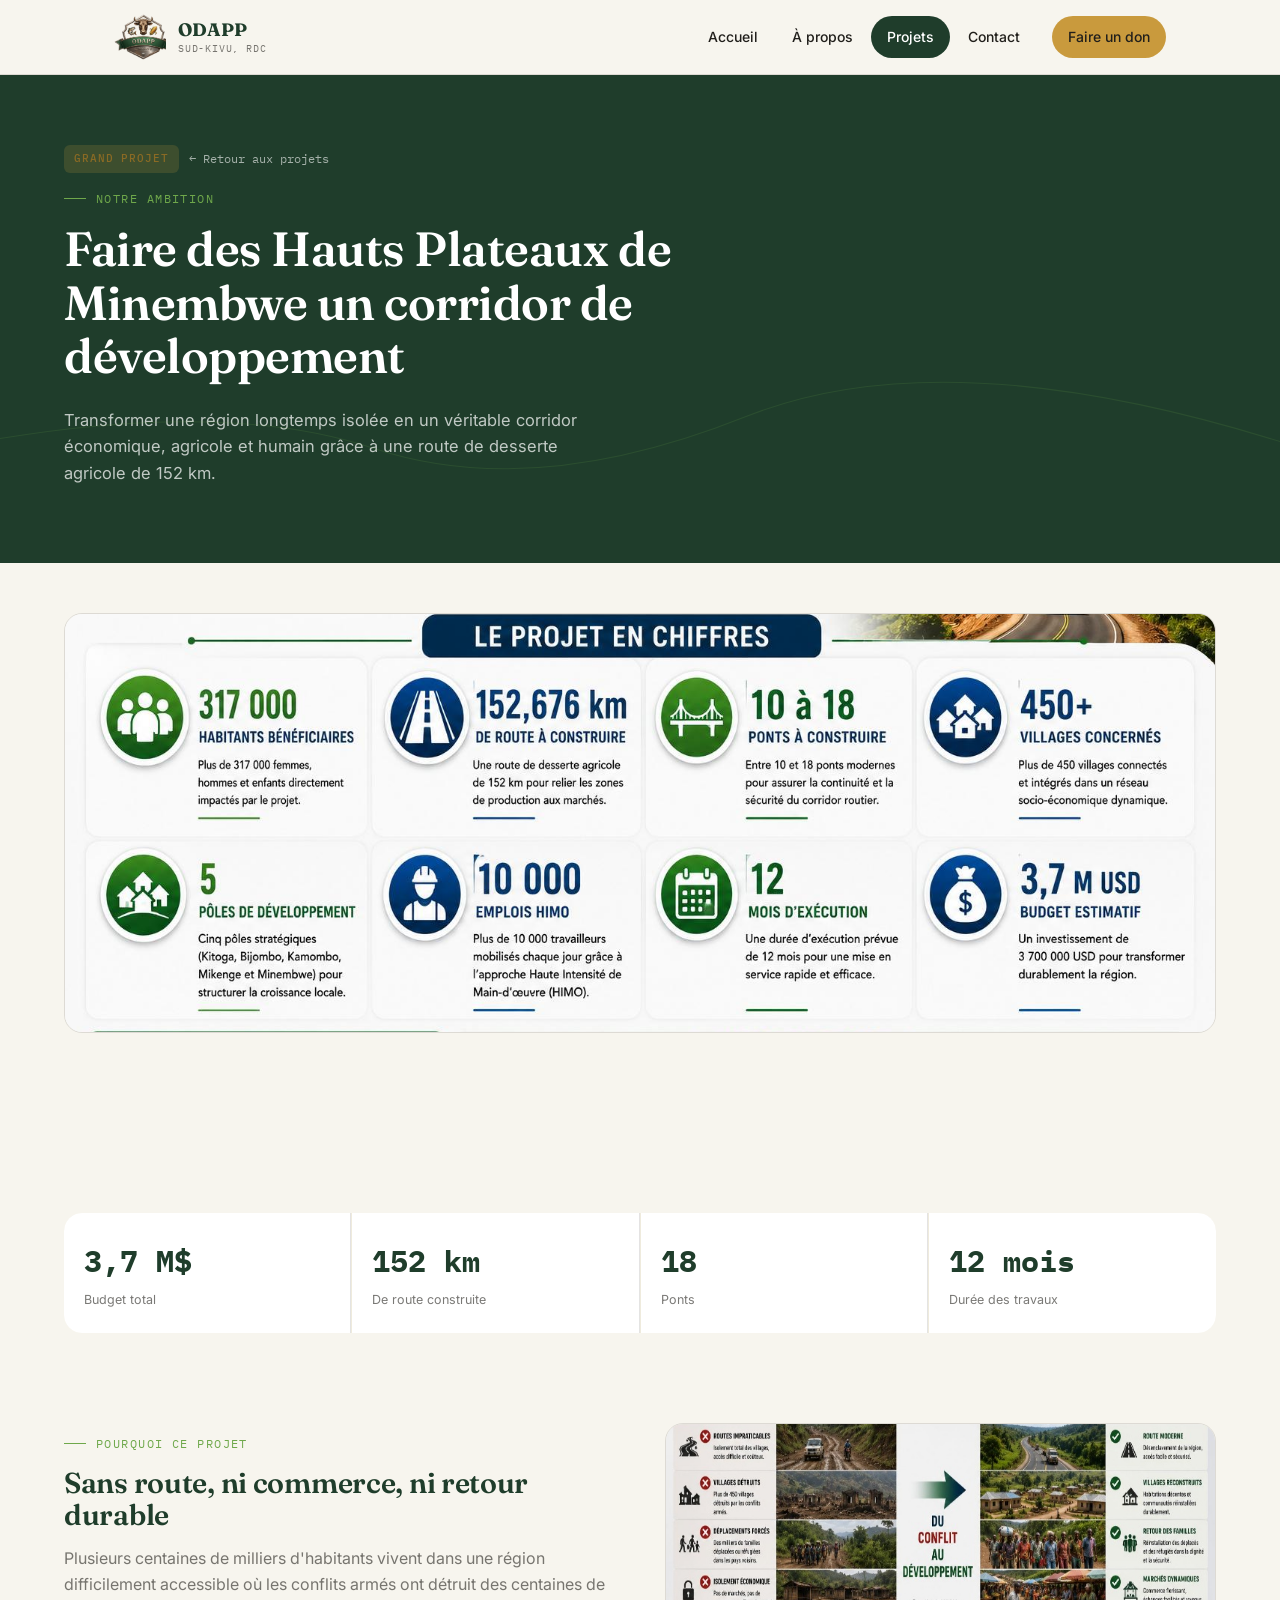
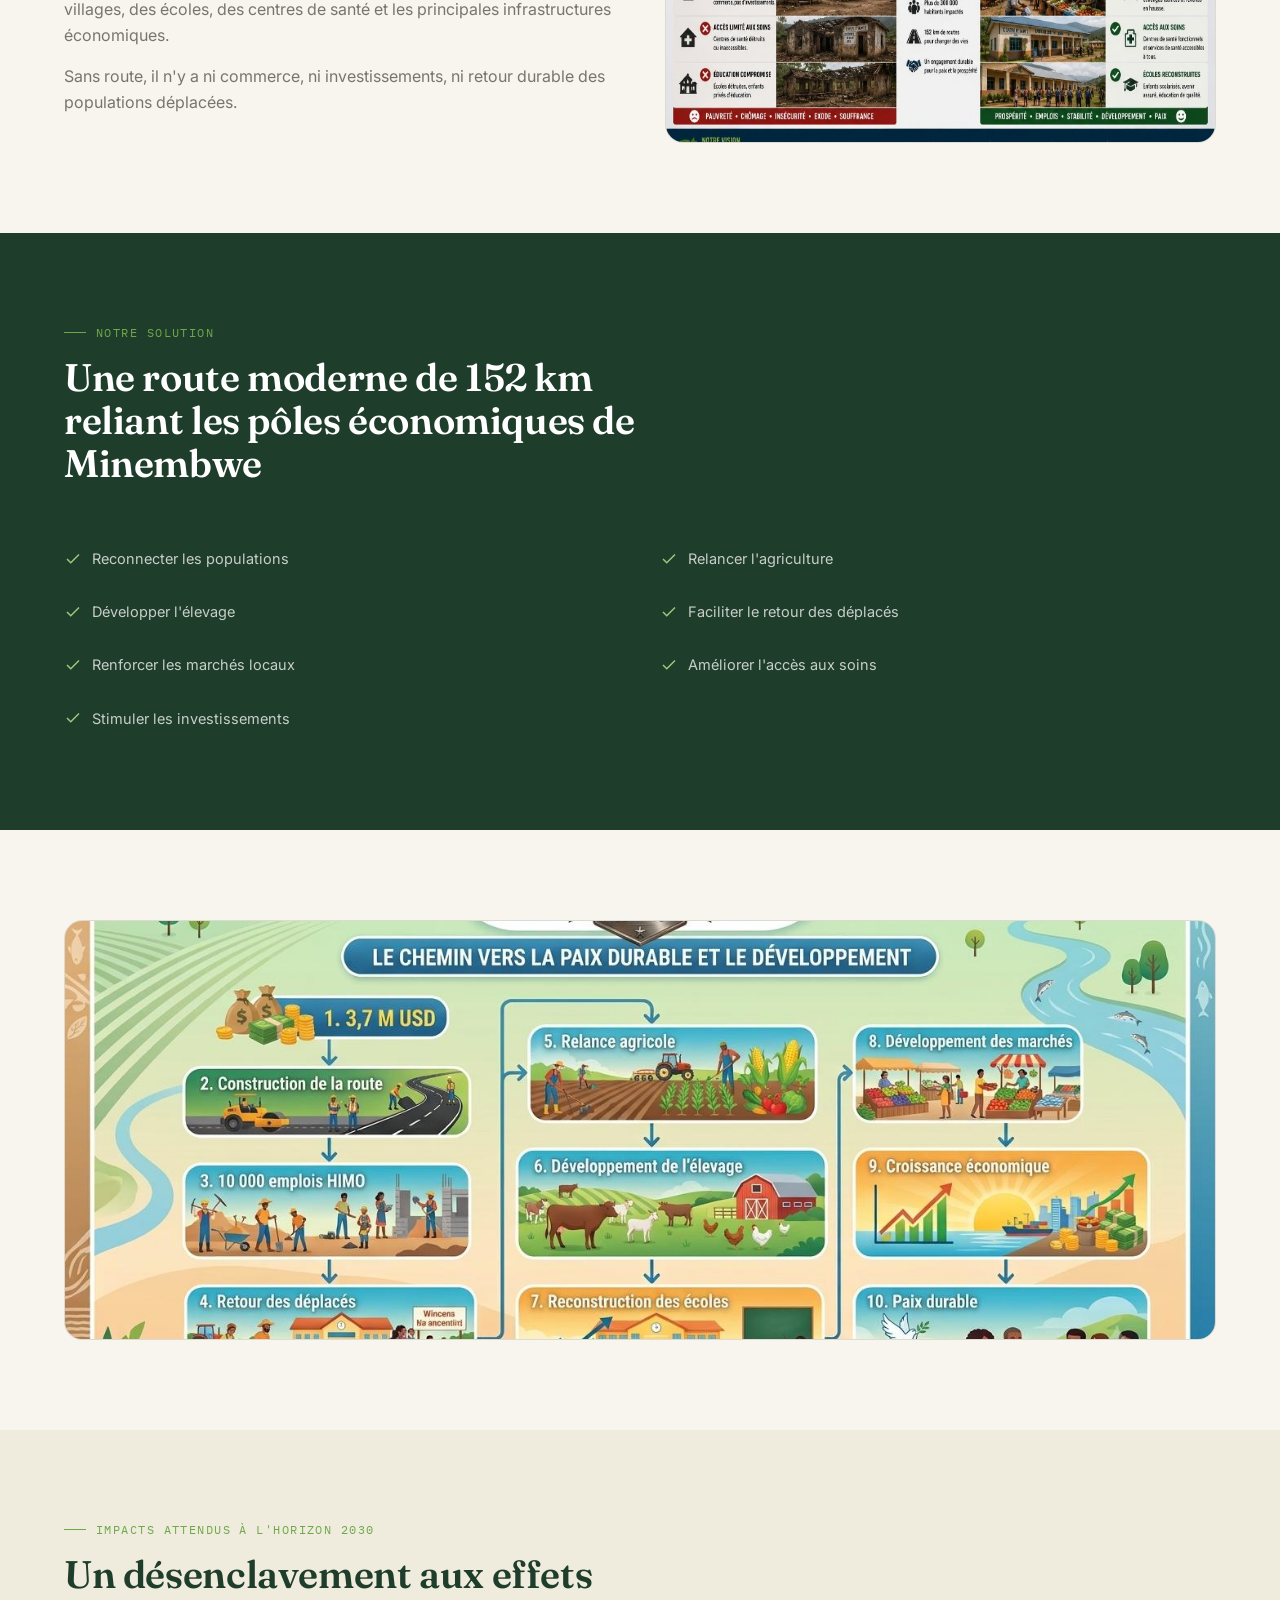
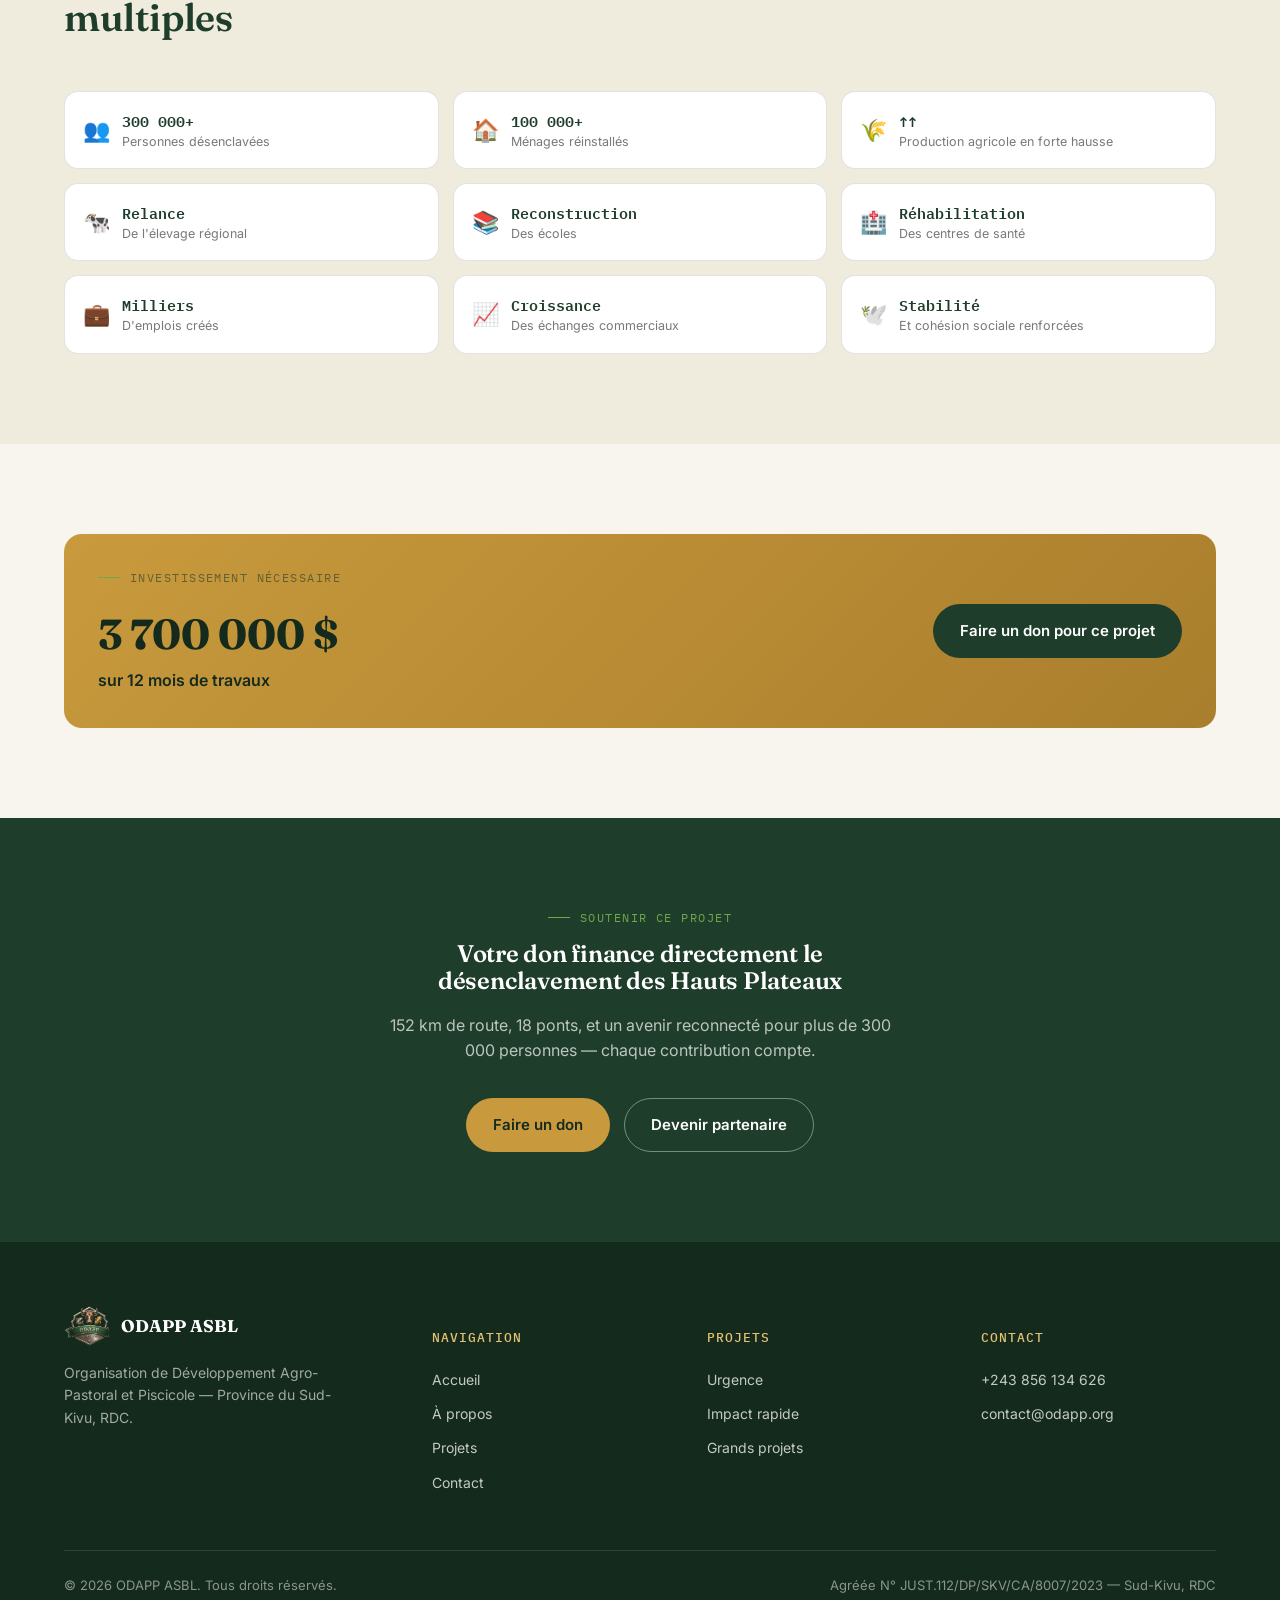
==== projets/route-minembwe.html @ 05d70a5c "Site ODAPP — version initiale (4 pages + 4 projets détaillés)" ====
<!DOCTYPE html>
<html lang="fr">
<head>
<meta charset="UTF-8">
<meta name="viewport" content="width=device-width, initial-scale=1.0">
<title>Route de desserte agricole des Hauts Plateaux de Minembwe | ODAPP</title>
<meta name="description" content="Construction de 152 km de route pour désenclaver les Hauts Plateaux de Minembwe, Sud-Kivu.">
<link rel="icon" href="../assets/images/logo_emblem.png">
<link rel="stylesheet" href="../css/style.css">
<style>
  .photo-frame{ border-radius:18px; overflow:hidden; border:1px solid var(--line); }
  .photo-frame img{ width:100%; height:100%; object-fit:cover; display:block; }
  .impact-chip-grid{ display:grid; grid-template-columns:repeat(3,1fr); gap:14px; }
  @media (max-width:760px){ .impact-chip-grid{ grid-template-columns:1fr 1fr; } }
  .impact-chip{
    background:var(--white); border:1px solid var(--line); border-radius:14px;
    padding:18px; display:flex; align-items:center; gap:12px;
  }
  .impact-chip .num{ font-family:var(--font-mono); font-weight:600; font-size:15px; color:var(--forest); }
  .impact-chip .lbl{ font-size:12.5px; color:var(--charcoal-60); line-height:1.3; }
  .solution-row{ display:flex; align-items:center; gap:10px; padding:10px 0; font-size:14.5px; color:var(--charcoal-60); }
  .solution-row svg{ flex-shrink:0; }
</style>
</head>
<body>

<header class="site-header">
  <nav class="nav">
    <a href="../index.html" class="nav-brand">
      <img src="../assets/images/logo_emblem.png" alt="ODAPP">
      <span class="nav-brand-text">ODAPP<span>Sud-Kivu, RDC</span></span>
    </a>
    <button class="nav-toggle" aria-label="Ouvrir le menu" aria-expanded="false">
      <span></span><span></span><span></span>
    </button>
    <div class="nav-links">
      <a href="../index.html">Accueil</a>
      <a href="../a-propos.html">À propos</a>
      <a href="../projets.html" class="active">Projets</a>
      <a href="../contact.html">Contact</a>
      <a href="#don" class="nav-cta">Faire un don</a>
    </div>
  </nav>
</header>

<section class="page-hero">
  <svg class="contour-bg" viewBox="0 0 1200 400" preserveAspectRatio="none" aria-hidden="true">
    <path class="contour-line" d="M-50 350 Q 200 300 350 350 T 700 320 T 1250 360" stroke-opacity="0.3"/>
  </svg>
  <div class="section-inner">
    <div style="display:flex; gap:10px; margin-bottom:16px;">
      <span class="parcel-tag tag-grand">Grand projet</span>
      <a href="../projets.html" style="font-family:var(--font-mono); font-size:12px; color:rgba(255,255,255,0.6); align-self:center;">← Retour aux projets</a>
    </div>
    <div class="eyebrow">Notre ambition</div>
    <h1>Faire des Hauts Plateaux de Minembwe un corridor de développement</h1>
    <p>Transformer une région longtemps isolée en un véritable corridor économique, agricole et humain grâce à une route de desserte agricole de 152 km.</p>
  </div>
</section>

<section style="padding-top:50px;">
  <div class="section-inner">
    <div class="photo-frame reveal" style="height:420px;">
      <img src="../assets/images/projets/route/photo1.jpg" alt="Paysage des Hauts Plateaux de Minembwe">
    </div>
  </div>
</section>

<section style="padding-bottom:0;">
  <div class="section-inner">
    <div class="hero-stats" style="margin-top:0; background:var(--paper-dim); border-radius:18px;">
      <div class="hero-stat" style="background:var(--white); border-right:1px solid var(--line);"><b style="color:var(--forest);">3,7 M$</b><span style="color:var(--charcoal-60);">Budget total</span></div>
      <div class="hero-stat" style="background:var(--white); border-right:1px solid var(--line);"><b style="color:var(--forest);">152 km</b><span style="color:var(--charcoal-60);">De route construite</span></div>
      <div class="hero-stat" style="background:var(--white); border-right:1px solid var(--line);"><b style="color:var(--forest);">18</b><span style="color:var(--charcoal-60);">Ponts</span></div>
      <div class="hero-stat" style="background:var(--white);"><b style="color:var(--forest);">12 mois</b><span style="color:var(--charcoal-60);">Durée des travaux</span></div>
    </div>
  </div>
</section>

<section>
  <div class="section-inner">
    <div class="grid grid-2" style="gap:50px; align-items:center;">
      <div class="reveal">
        <div class="eyebrow">Pourquoi ce projet</div>
        <h2 style="color:var(--forest); font-size:1.8rem;">Sans route, ni commerce, ni retour durable</h2>
        <p style="color:var(--charcoal-60); font-size:16px;">Plusieurs centaines de milliers d'habitants vivent dans une région difficilement accessible où les conflits armés ont détruit des centaines de villages, des écoles, des centres de santé et les principales infrastructures économiques.</p>
        <p style="color:var(--charcoal-60); font-size:16px;">Sans route, il n'y a ni commerce, ni investissements, ni retour durable des populations déplacées.</p>
      </div>
      <div class="photo-frame reveal" style="height:320px;">
        <img src="../assets/images/projets/route/photo2.jpg" alt="Voie d'accès dans les Hauts Plateaux">
      </div>
    </div>
  </div>
</section>

<section class="bg-forest">
  <div class="section-inner">
    <div class="section-head reveal">
      <div class="eyebrow">Notre solution</div>
      <h2 style="color:#fff;">Une route moderne de 152 km reliant les pôles économiques de Minembwe</h2>
    </div>
    <div class="grid grid-2" style="gap:10px 40px;">
      <div class="solution-row" style="color:rgba(255,255,255,0.75);"><svg width="18" height="18" viewBox="0 0 24 24" fill="none" stroke="#9CC97C" stroke-width="2"><path d="M20 6 9 17l-5-5"/></svg> Reconnecter les populations</div>
      <div class="solution-row" style="color:rgba(255,255,255,0.75);"><svg width="18" height="18" viewBox="0 0 24 24" fill="none" stroke="#9CC97C" stroke-width="2"><path d="M20 6 9 17l-5-5"/></svg> Relancer l'agriculture</div>
      <div class="solution-row" style="color:rgba(255,255,255,0.75);"><svg width="18" height="18" viewBox="0 0 24 24" fill="none" stroke="#9CC97C" stroke-width="2"><path d="M20 6 9 17l-5-5"/></svg> Développer l'élevage</div>
      <div class="solution-row" style="color:rgba(255,255,255,0.75);"><svg width="18" height="18" viewBox="0 0 24 24" fill="none" stroke="#9CC97C" stroke-width="2"><path d="M20 6 9 17l-5-5"/></svg> Faciliter le retour des déplacés</div>
      <div class="solution-row" style="color:rgba(255,255,255,0.75);"><svg width="18" height="18" viewBox="0 0 24 24" fill="none" stroke="#9CC97C" stroke-width="2"><path d="M20 6 9 17l-5-5"/></svg> Renforcer les marchés locaux</div>
      <div class="solution-row" style="color:rgba(255,255,255,0.75);"><svg width="18" height="18" viewBox="0 0 24 24" fill="none" stroke="#9CC97C" stroke-width="2"><path d="M20 6 9 17l-5-5"/></svg> Améliorer l'accès aux soins</div>
      <div class="solution-row" style="color:rgba(255,255,255,0.75);"><svg width="18" height="18" viewBox="0 0 24 24" fill="none" stroke="#9CC97C" stroke-width="2"><path d="M20 6 9 17l-5-5"/></svg> Stimuler les investissements</div>
    </div>
  </div>
</section>

<section>
  <div class="section-inner">
    <div class="photo-frame reveal" style="height:420px;">
      <img src="../assets/images/projets/route/photo3.jpg" alt="Zone d'intervention du projet routier">
    </div>
  </div>
</section>

<section class="bg-dim">
  <div class="section-inner">
    <div class="section-head reveal">
      <div class="eyebrow">Impacts attendus à l'horizon 2030</div>
      <h2>Un désenclavement aux effets multiples</h2>
    </div>
    <div class="impact-chip-grid reveal">
      <div class="impact-chip"><span style="font-size:22px;">👥</span><div><div class="num">300 000+</div><div class="lbl">Personnes désenclavées</div></div></div>
      <div class="impact-chip"><span style="font-size:22px;">🏠</span><div><div class="num">100 000+</div><div class="lbl">Ménages réinstallés</div></div></div>
      <div class="impact-chip"><span style="font-size:22px;">🌾</span><div><div class="num">↑↑</div><div class="lbl">Production agricole en forte hausse</div></div></div>
      <div class="impact-chip"><span style="font-size:22px;">🐄</span><div><div class="num">Relance</div><div class="lbl">De l'élevage régional</div></div></div>
      <div class="impact-chip"><span style="font-size:22px;">📚</span><div><div class="num">Reconstruction</div><div class="lbl">Des écoles</div></div></div>
      <div class="impact-chip"><span style="font-size:22px;">🏥</span><div><div class="num">Réhabilitation</div><div class="lbl">Des centres de santé</div></div></div>
      <div class="impact-chip"><span style="font-size:22px;">💼</span><div><div class="num">Milliers</div><div class="lbl">D'emplois créés</div></div></div>
      <div class="impact-chip"><span style="font-size:22px;">📈</span><div><div class="num">Croissance</div><div class="lbl">Des échanges commerciaux</div></div></div>
      <div class="impact-chip"><span style="font-size:22px;">🕊️</span><div><div class="num">Stabilité</div><div class="lbl">Et cohésion sociale renforcées</div></div></div>
    </div>
  </div>
</section>

<section>
  <div class="section-inner">
    <div class="budget-panel reveal" style="background: linear-gradient(135deg, var(--wheat), #a97e2c); border-radius:18px; padding:34px; color:var(--forest-deep); display:flex; flex-wrap:wrap; justify-content:space-between; align-items:center; gap:24px;">
      <div>
        <div class="eyebrow" style="color:rgba(31,61,43,0.6);">Investissement nécessaire</div>
        <div style="font-family:var(--font-display); font-weight:700; font-size:42px;">3 700 000 $</div>
        <div style="font-weight:600;">sur 12 mois de travaux</div>
      </div>
      <a href="#don" class="btn" style="background:var(--forest); color:#fff;">Faire un don pour ce projet</a>
    </div>
  </div>
</section>

<section class="bg-forest" id="don" style="text-align:center;">
  <div class="section-inner">
    <div class="eyebrow" style="justify-content:center;">Soutenir ce projet</div>
    <h2 style="color:#fff; max-width:34ch; margin:0 auto 18px;">Votre don finance directement le désenclavement des Hauts Plateaux</h2>
    <p style="color:rgba(255,255,255,0.7); max-width:52ch; margin:0 auto 34px;">152 km de route, 18 ponts, et un avenir reconnecté pour plus de 300 000 personnes — chaque contribution compte.</p>
    <div class="hero-actions" style="justify-content:center;">
      <a href="../contact.html" class="btn btn-wheat">Faire un don</a>
      <a href="../contact.html" class="btn btn-ghost" style="border-color: rgba(255,255,255,0.4); color:#fff;">Devenir partenaire</a>
    </div>
  </div>
</section>

<footer class="site-footer">
  <div class="footer-grid">
    <div>
      <div class="footer-brand">
        <img src="../assets/images/logo_emblem.png" alt="ODAPP">
        <b>ODAPP ASBL</b>
      </div>
      <p style="font-size:14px; max-width:32ch; color:rgba(255,255,255,0.6);">Organisation de Développement Agro-Pastoral et Piscicole — Province du Sud-Kivu, RDC.</p>
    </div>
    <div>
      <h5>Navigation</h5>
      <a href="../index.html">Accueil</a>
      <a href="../a-propos.html">À propos</a>
      <a href="../projets.html">Projets</a>
      <a href="../contact.html">Contact</a>
    </div>
    <div>
      <h5>Projets</h5>
      <a href="../projets.html#urgence">Urgence</a>
      <a href="../projets.html#impact-rapide">Impact rapide</a>
      <a href="../projets.html#grands-projets">Grands projets</a>
    </div>
    <div>
      <h5>Contact</h5>
      <a href="tel:+243856134626">+243 856 134 626</a>
      <a href="mailto:contact@odapp.org">contact@odapp.org</a>
    </div>
  </div>
  <div class="footer-bottom">
    <span>© 2026 ODAPP ASBL. Tous droits réservés.</span>
    <span>Agréée N° JUST.112/DP/SKV/CA/8007/2023 — Sud-Kivu, RDC</span>
  </div>
</footer>

<script src="../js/main.js"></script>
</body>
</html>
---- css/style.css ----
/* ==========================================================================
   ODAPP — Organisation de Développement Agro-Pastoral et Piscicole
   Design system : terre, contours topographiques, récolte
   ========================================================================== */

@import url('https://fonts.googleapis.com/css2?family=Fraunces:ital,opsz,wght@0,9..144,400;0,9..144,500;0,9..144,600;0,9..144,700;1,9..144,500&family=Inter:wght@400;500;600;700&family=IBM+Plex+Mono:wght@400;500&display=swap');

:root{
  /* Colors */
  --forest:      #1F3D2B;
  --forest-deep: #142A1C;
  --leaf:        #6FA84B;
  --leaf-light:  #9CC97C;
  --wheat:       #C99A3D;
  --wheat-light: #E4C173;
  --clay:        #A9502F;
  --paper:       #F7F5EE;
  --paper-dim:   #EFEBDD;
  --charcoal:    #211F1B;
  --charcoal-60: rgba(33,31,27,0.6);
  --charcoal-30: rgba(33,31,27,0.3);
  --line:        rgba(33,31,27,0.12);
  --white:       #FFFFFF;

  /* Type */
  --font-display: 'Fraunces', serif;
  --font-body: 'Inter', sans-serif;
  --font-mono: 'IBM Plex Mono', monospace;

  /* Layout */
  --maxw: 1180px;
  --pad: clamp(20px, 5vw, 64px);
}

*, *::before, *::after{ box-sizing: border-box; }
html{ scroll-behavior: smooth; }
body{
  margin:0;
  background: var(--paper);
  color: var(--charcoal);
  font-family: var(--font-body);
  font-size: 16px;
  line-height: 1.6;
  -webkit-font-smoothing: antialiased;
}
img{ max-width:100%; display:block; }
a{ color: inherit; text-decoration: none; }
h1,h2,h3,h4{ font-family: var(--font-display); font-weight: 600; margin: 0 0 0.5em; line-height: 1.12; letter-spacing: -0.01em; }
p{ margin: 0 0 1em; }
ul{ margin:0; padding:0; list-style:none; }
button{ font-family: inherit; cursor:pointer; }

.wrap{ max-width: var(--maxw); margin: 0 auto; padding: 0 var(--pad); }

:focus-visible{ outline: 3px solid var(--wheat); outline-offset: 3px; }

@media (prefers-reduced-motion: reduce){
  *{ animation-duration: 0.01ms !important; animation-iteration-count: 1 !important; transition-duration: 0.01ms !important; scroll-behavior: auto !important; }
}

/* ---------- Topographic contour motif (signature element) ---------- */
.contour-bg{
  position: absolute; inset: 0;
  pointer-events: none;
  opacity: 0.5;
}
.contour-line{ fill:none; stroke: var(--leaf); stroke-width:1; }

/* ---------- Eyebrow / labels ---------- */
.eyebrow{
  font-family: var(--font-mono);
  font-size: 12px;
  letter-spacing: 0.12em;
  text-transform: uppercase;
  color: var(--leaf);
  display:flex; align-items:center; gap:10px;
  margin-bottom: 14px;
}
.eyebrow::before{
  content:''; width:22px; height:1px; background: var(--leaf);
}

/* ---------- Header / Nav ---------- */
.site-header{
  position: sticky; top:0; z-index: 100;
  background: rgba(247,245,238,0.92);
  backdrop-filter: blur(8px);
  border-bottom: 1px solid var(--line);
}
.nav{
  display:flex; align-items:center; justify-content:space-between;
  padding: 14px var(--pad);
  max-width: var(--maxw); margin:0 auto;
}
.nav-brand{ display:flex; align-items:center; gap:12px; }
.nav-brand img{ height: 46px; width:auto; }
.nav-brand-text{ font-family: var(--font-display); font-weight:700; font-size: 18px; color: var(--forest); line-height:1.15; }
.nav-brand-text span{ display:block; font-family: var(--font-mono); font-weight:400; font-size:10px; letter-spacing:0.08em; color: var(--charcoal-60); text-transform:uppercase; margin-top:2px; }

.nav-links{ display:flex; gap: 2px; align-items:center; }
.nav-links a{
  padding: 10px 16px; font-size: 14px; font-weight:500; color: var(--charcoal);
  border-radius: 999px; transition: background .2s, color .2s;
}
.nav-links a:hover{ background: var(--forest); color: var(--white); }
.nav-links a.active{ background: var(--forest); color: var(--white); }

.nav-cta{
  margin-left: 14px;
  padding: 10px 20px;
  background: var(--wheat);
  color: var(--forest-deep);
  border-radius: 999px;
  font-weight: 600; font-size: 14px;
  transition: transform .2s, box-shadow .2s;
}
.nav-cta:hover{ transform: translateY(-2px); box-shadow: 0 8px 20px rgba(201,154,61,0.4); color: var(--forest-deep); }

.nav-toggle{ display:none; background:none; border:none; padding:8px; }
.nav-toggle span{ display:block; width:24px; height:2px; background:var(--forest); margin:5px 0; }

@media (max-width: 860px){
  .nav-links{
    position: fixed; inset: 68px 0 0 0; background: var(--paper);
    flex-direction: column; align-items: stretch; padding: 20px var(--pad);
    gap: 4px; transform: translateX(100%); transition: transform .3s ease;
  }
  .nav-links.open{ transform: translateX(0); }
  .nav-links a{ padding: 16px; border-bottom: 1px solid var(--line); border-radius:0; }
  .nav-cta{ margin: 14px 0 0; text-align:center; }
  .nav-toggle{ display:block; }
}

/* ---------- Buttons ---------- */
.btn{
  display:inline-flex; align-items:center; gap:10px;
  padding: 14px 26px;
  border-radius: 999px;
  font-weight: 600; font-size: 15px;
  border: 1px solid transparent;
  transition: transform .2s ease, box-shadow .2s ease, background .2s ease, color .2s ease;
}
.btn-primary{ background: var(--forest); color: var(--white); }
.btn-primary:hover{ background: var(--forest-deep); transform: translateY(-2px); box-shadow: 0 10px 24px rgba(31,61,43,0.3); }
.btn-ghost{ border-color: var(--charcoal-30); color: var(--charcoal); }
.btn-ghost:hover{ border-color: var(--forest); background: var(--forest); color:var(--white); }
.btn-wheat{ background: var(--wheat); color: var(--forest-deep); }
.btn-wheat:hover{ transform: translateY(-2px); box-shadow: 0 10px 24px rgba(201,154,61,0.35); }

/* ---------- Hero ---------- */
.hero{
  position: relative;
  background: var(--forest);
  color: var(--white);
  overflow:hidden;
  padding: 90px var(--pad) 100px;
}
.hero-inner{ max-width: var(--maxw); margin:0 auto; position:relative; z-index:2; }
.hero .eyebrow{ color: var(--wheat-light); }
.hero .eyebrow::before{ background: var(--wheat-light); }
.hero h1{
  font-size: clamp(2.4rem, 5vw, 4rem);
  color: var(--white);
  max-width: 15ch;
}
.hero-slogan{
  font-family: var(--font-display);
  font-style: italic;
  font-weight: 500;
  font-size: clamp(1.05rem, 1.6vw, 1.3rem);
  color: var(--leaf-light);
  max-width: 46ch;
  margin: 18px 0 34px;
  line-height:1.5;
}
.hero-actions{ display:flex; gap:14px; flex-wrap:wrap; }

.hero-stats{
  display:grid; grid-template-columns: repeat(4,1fr); gap:1px;
  background: rgba(255,255,255,0.14);
  margin-top: 70px; border-radius: 16px; overflow:hidden;
}
.hero-stat{ background: var(--forest-deep); padding: 24px 20px; }
.hero-stat b{ display:block; font-family: var(--font-mono); font-size: clamp(1.4rem,2.4vw,1.9rem); color: var(--wheat-light); }
.hero-stat span{ font-size: 12.5px; color: rgba(255,255,255,0.75); line-height:1.4; display:block; margin-top:6px; }
@media (max-width: 760px){ .hero-stats{ grid-template-columns: repeat(2,1fr);} }

/* ---------- Sections ---------- */
section{ padding: 90px var(--pad); }
.section-inner{ max-width: var(--maxw); margin:0 auto; }
.section-head{ max-width: 640px; margin-bottom: 52px; }
.section-head h2{ font-size: clamp(1.8rem, 3vw, 2.5rem); color: var(--forest); }
.section-head p{ color: var(--charcoal-60); font-size: 17px; }

.bg-forest{ background: var(--forest); color: var(--white); }
.bg-forest .section-head h2{ color: var(--white); }
.bg-forest .section-head p{ color: rgba(255,255,255,0.7); }
.bg-dim{ background: var(--paper-dim); }

/* ---------- Cards ---------- */
.grid{ display:grid; gap: 26px; }
.grid-3{ grid-template-columns: repeat(3, 1fr); }
.grid-2{ grid-template-columns: repeat(2, 1fr); }
@media (max-width: 900px){ .grid-3, .grid-2{ grid-template-columns: 1fr; } }

.card{
  background: var(--white);
  border: 1px solid var(--line);
  border-radius: 18px;
  padding: 32px;
  transition: transform .25s ease, box-shadow .25s ease, border-color .25s ease;
}
.card:hover{ transform: translateY(-4px); box-shadow: 0 20px 40px rgba(31,61,43,0.1); border-color: var(--leaf); }
.card-icon{
  width:52px; height:52px; border-radius: 12px;
  background: var(--paper-dim);
  display:flex; align-items:center; justify-content:center;
  margin-bottom: 20px;
  color: var(--forest);
}
.card h3{ font-size: 20px; color: var(--forest); margin-bottom: 10px; }
.card p{ color: var(--charcoal-60); font-size: 15px; margin:0; }

/* ---------- Parcel cards (project cards) ---------- */
.parcel{
  border: 1px solid var(--line);
  border-radius: 18px;
  background: var(--white);
  overflow:hidden;
  transition: box-shadow .25s ease, transform .25s ease;
  display:flex; flex-direction:column;
}
.parcel:hover{ box-shadow: 0 22px 44px rgba(31,61,43,0.12); transform: translateY(-4px); }
.parcel-top{
  padding: 22px 26px; display:flex; justify-content:space-between; align-items:flex-start; gap:12px;
  border-bottom: 1px dashed var(--line);
}
.parcel-tag{
  font-family: var(--font-mono); font-size:11px; text-transform:uppercase; letter-spacing:.08em;
  padding:5px 10px; border-radius:6px; font-weight:500;
}
.tag-urgence{ background: rgba(169,80,47,0.12); color: var(--clay); }
.tag-rapide{ background: rgba(111,168,75,0.15); color: var(--forest); }
.tag-grand{ background: rgba(201,154,61,0.18); color: #8a6a24; }
.parcel-body{ padding: 24px 26px; flex:1; }
.parcel-body h3{ font-size: 19px; color: var(--forest); margin-bottom:10px; }
.parcel-body p{ color: var(--charcoal-60); font-size: 14.5px; }
.parcel-foot{
  padding: 18px 26px; background: var(--paper-dim);
  display:flex; justify-content:space-between; align-items:center;
  font-family: var(--font-mono); font-size: 13px;
}
.parcel-foot b{ color: var(--forest); font-size:15px; }

/* ---------- Timeline (strategies / history) ---------- */
.timeline{ border-left: 2px solid var(--line); margin-left: 6px; }
.timeline-item{ position:relative; padding: 0 0 34px 30px; }
.timeline-item::before{
  content:''; position:absolute; left:-7px; top:4px;
  width:12px; height:12px; border-radius:50%;
  background: var(--wheat); border: 3px solid var(--paper);
  box-shadow: 0 0 0 2px var(--leaf);
}
.timeline-item h4{ font-size:16px; color: var(--forest); margin-bottom:6px; font-family: var(--font-body); font-weight:600; }
.timeline-item p{ color: var(--charcoal-60); font-size:14.5px; margin:0; }

/* ---------- Footer ---------- */
.site-footer{ background: var(--forest-deep); color: rgba(255,255,255,0.75); padding: 64px var(--pad) 30px; }
.footer-grid{ display:grid; grid-template-columns: 1.4fr 1fr 1fr 1fr; gap: 40px; max-width: var(--maxw); margin: 0 auto; }
@media (max-width: 800px){ .footer-grid{ grid-template-columns: 1fr 1fr; } }
.footer-brand{ display:flex; align-items:center; gap:12px; margin-bottom:16px; }
.footer-brand img{ height:40px; }
.footer-brand b{ font-family: var(--font-display); color: var(--white); font-size:17px; }
.site-footer h5{ color: var(--wheat-light); font-size:12.5px; text-transform:uppercase; letter-spacing:.08em; font-family: var(--font-mono); margin-bottom:16px; font-weight:500; }
.site-footer a{ display:block; padding: 6px 0; font-size:14px; transition: color .2s; }
.site-footer a:hover{ color: var(--white); }
.footer-bottom{
  max-width: var(--maxw); margin: 50px auto 0; padding-top: 24px;
  border-top: 1px solid rgba(255,255,255,0.12);
  display:flex; justify-content:space-between; flex-wrap:wrap; gap:10px;
  font-size: 13px; color: rgba(255,255,255,0.5);
}
.social-row{ display:flex; gap:10px; }
.social-row a{
  width:36px; height:36px; border-radius:50%;
  border:1px solid rgba(255,255,255,0.2);
  display:flex; align-items:center; justify-content:center;
  padding:0;
}
.social-row a:hover{ background: var(--leaf); border-color: var(--leaf); }

/* ---------- Reveal-on-scroll ---------- */
.reveal{ opacity:0; transform: translateY(24px); transition: opacity .7s ease, transform .7s ease; }
.reveal.in{ opacity:1; transform:none; }

/* ---------- Page hero (inner pages) ---------- */
.page-hero{
  background: var(--forest); color:var(--white);
  padding: 70px var(--pad) 60px;
  position:relative; overflow:hidden;
}
.page-hero h1{ color:var(--white); font-size: clamp(2rem, 4vw, 3rem); max-width: 20ch; }
.page-hero p{ color: rgba(255,255,255,0.72); max-width: 56ch; font-size:16.5px; }

/* ---------- Misc ---------- */
.divider-dashed{ border-top:1px dashed var(--line); }
.pill-list{ display:flex; flex-wrap:wrap; gap:10px; }
.pill{
  font-family: var(--font-mono); font-size:13px; padding:8px 14px;
  border-radius:999px; background: var(--paper-dim); color: var(--forest);
  border:1px solid var(--line);
}
.map-frame{ border-radius:18px; overflow:hidden; border:1px solid var(--line); }
.map-frame iframe{ width:100%; height:100%; border:0; display:block; }

.form-field{ margin-bottom: 18px; }
.form-field label{ display:block; font-size:13px; font-weight:600; color: var(--forest); margin-bottom:7px; }
.form-field input, .form-field textarea, .form-field select{
  width:100%; padding: 13px 16px; border-radius: 10px; border:1px solid var(--line);
  background: var(--white); font-family: var(--font-body); font-size:15px; color: var(--charcoal);
  transition: border-color .2s, box-shadow .2s;
}
.form-field input:focus, .form-field textarea:focus, .form-field select:focus{
  border-color: var(--leaf); box-shadow: 0 0 0 3px rgba(111,168,75,0.18); outline:none;
}
.form-field textarea{ resize: vertical; min-height:130px; }
.form-note{ font-size:13px; color: var(--charcoal-60); margin-top:10px; }
.form-success{ display:none; padding:16px 20px; border-radius:12px; background: rgba(111,168,75,0.15); color: var(--forest); font-size:14.5px; margin-bottom:18px; }
.form-success.show{ display:block; }
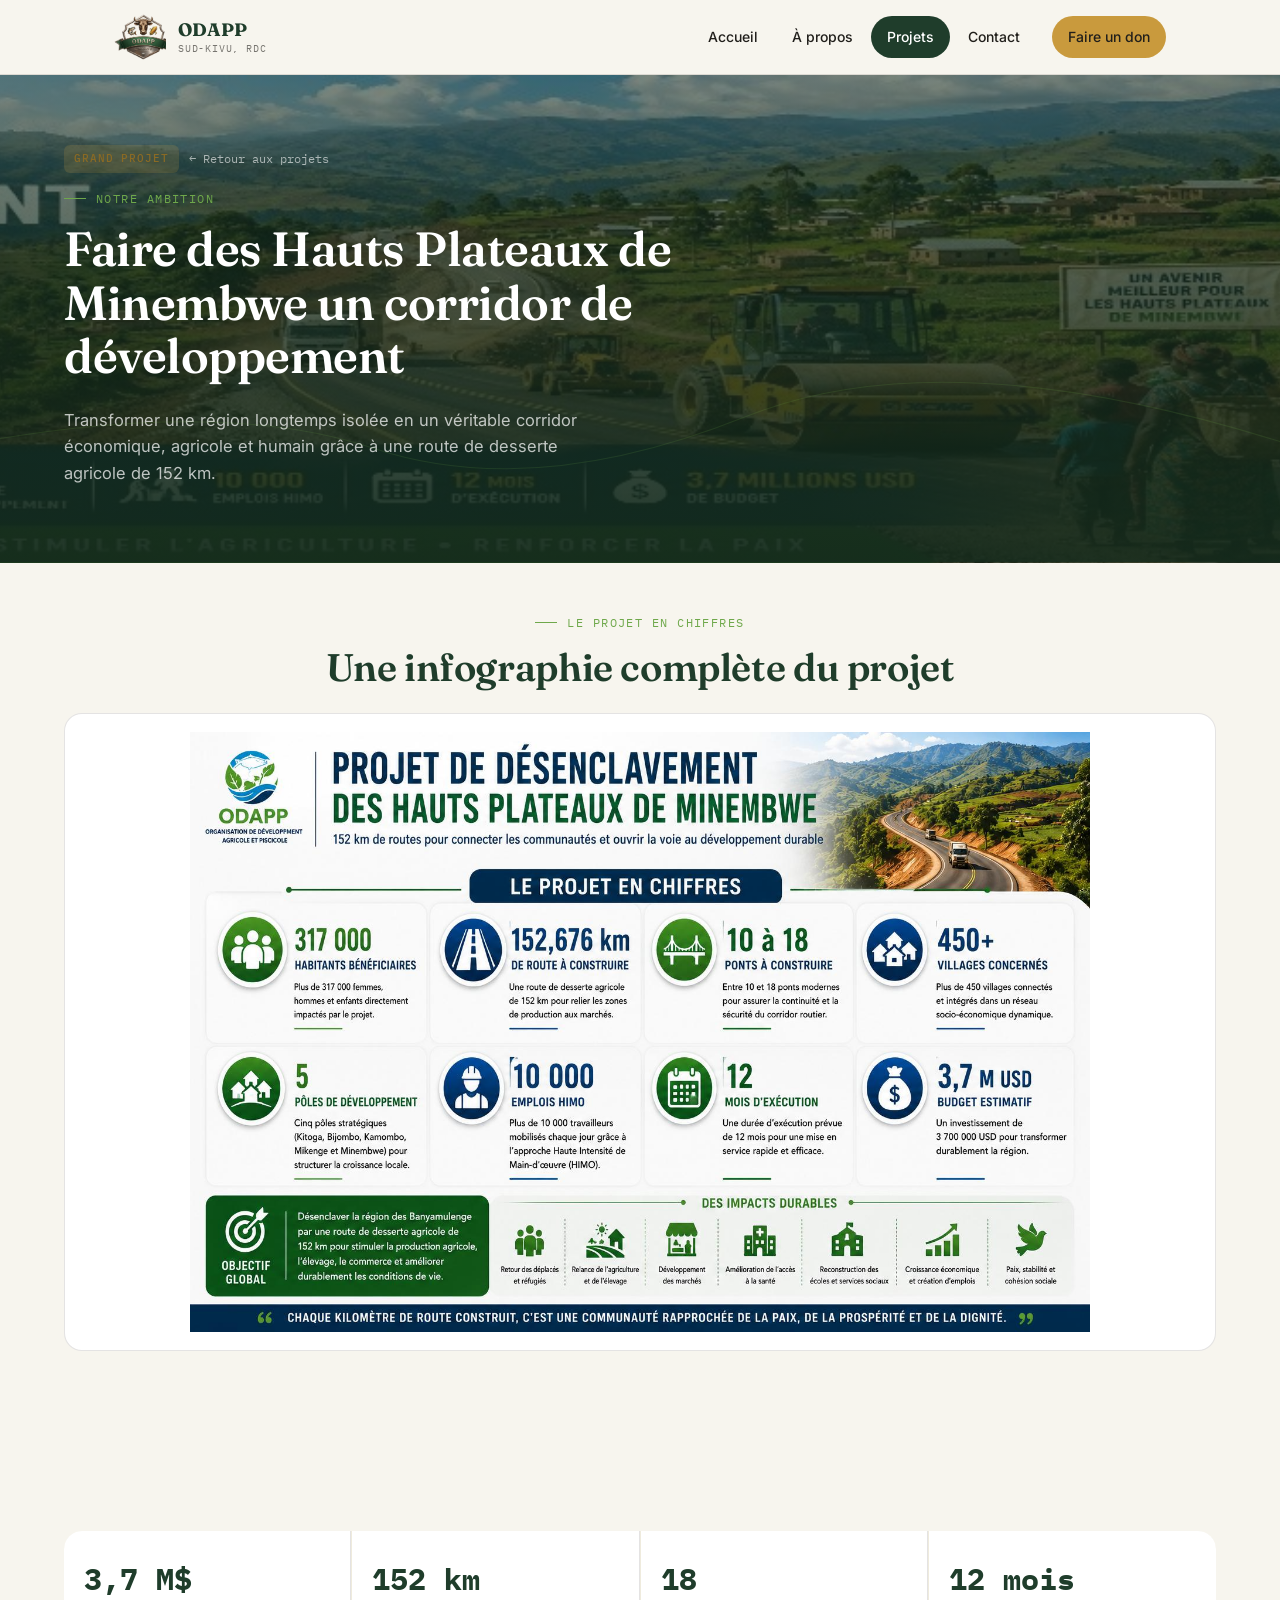
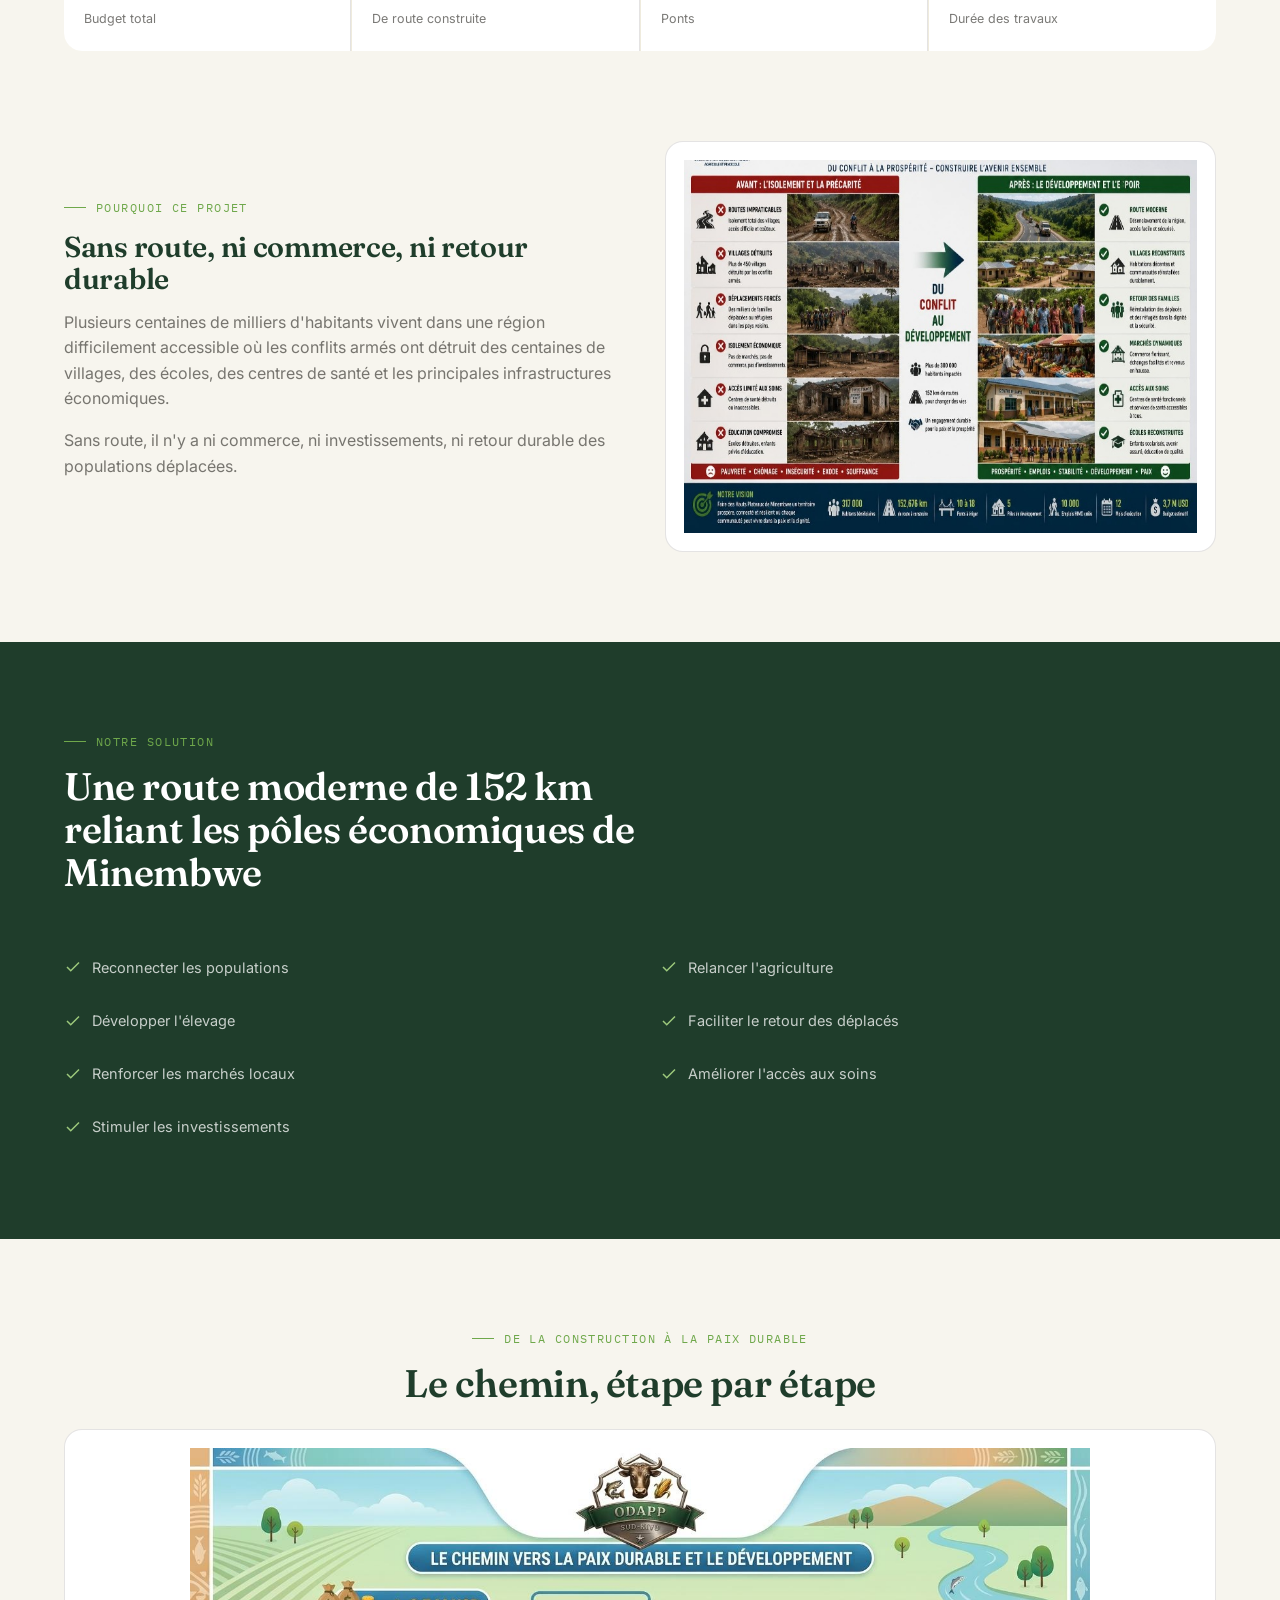
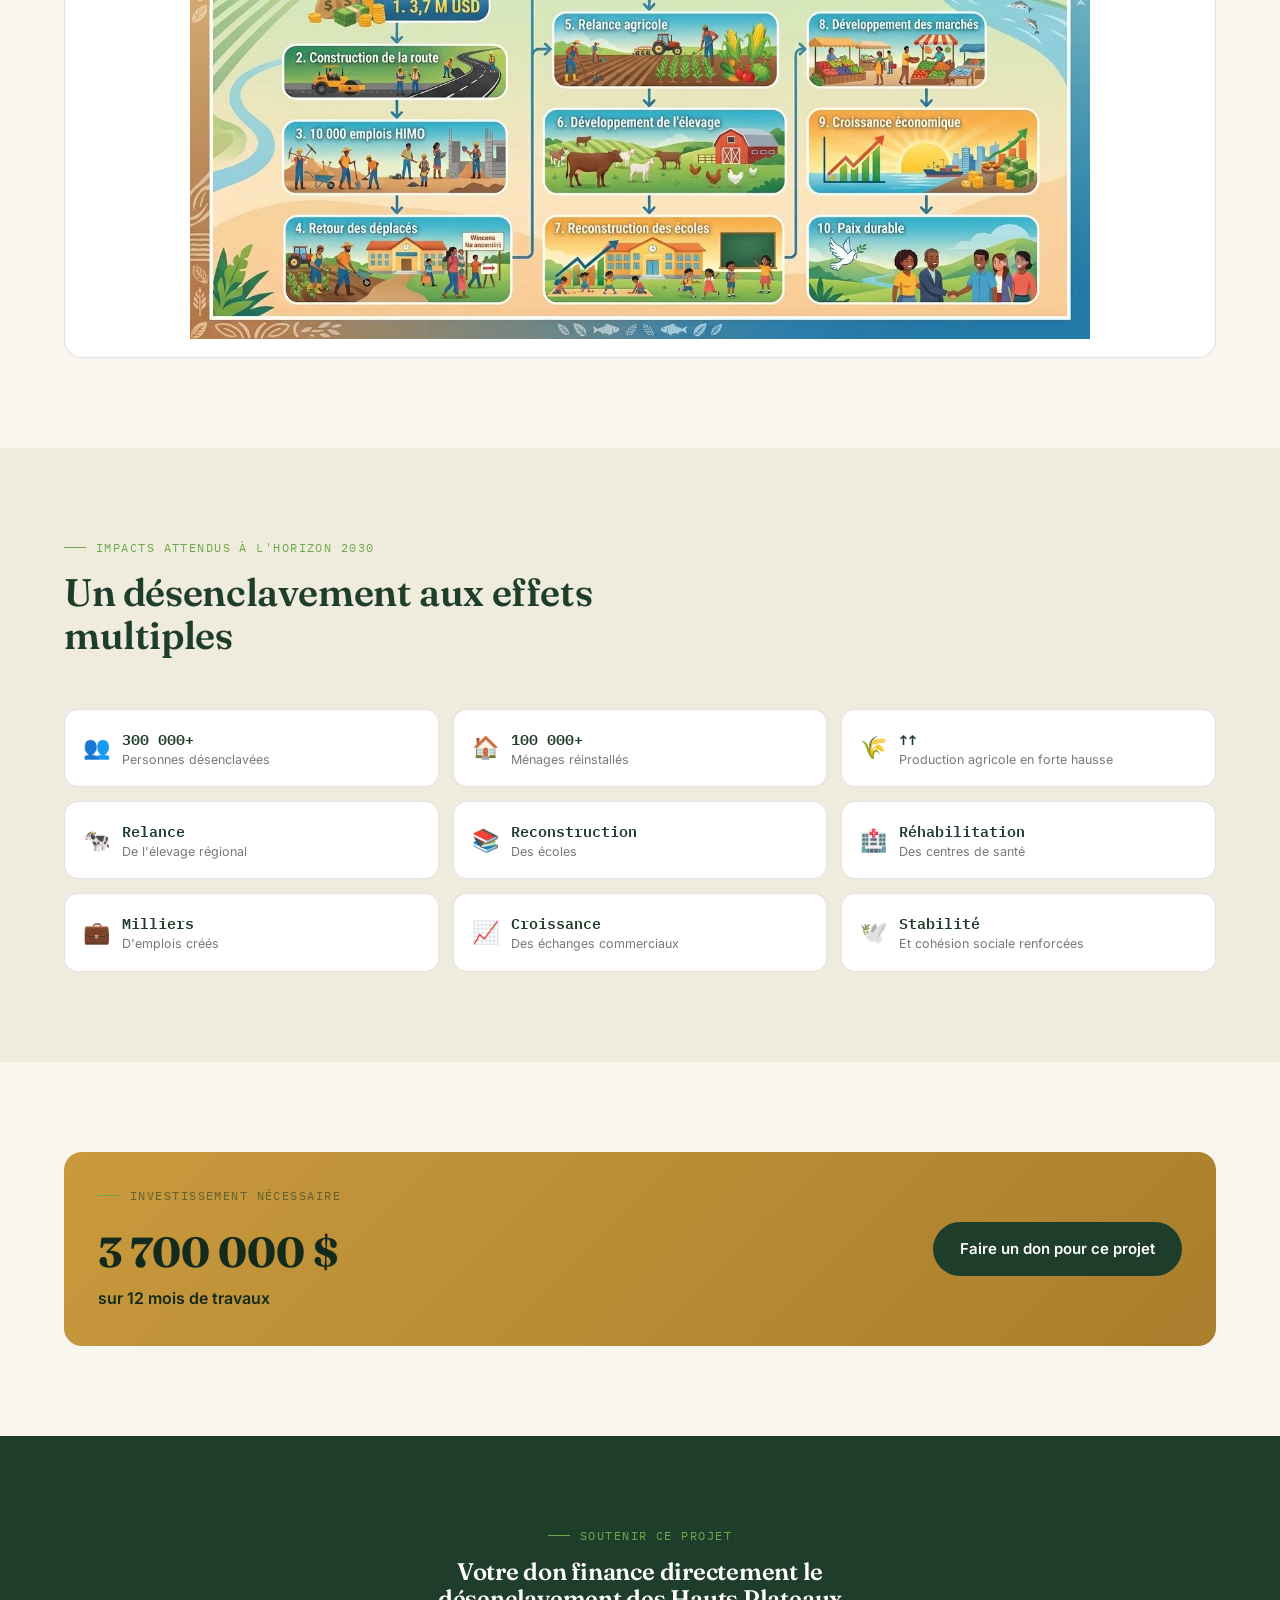
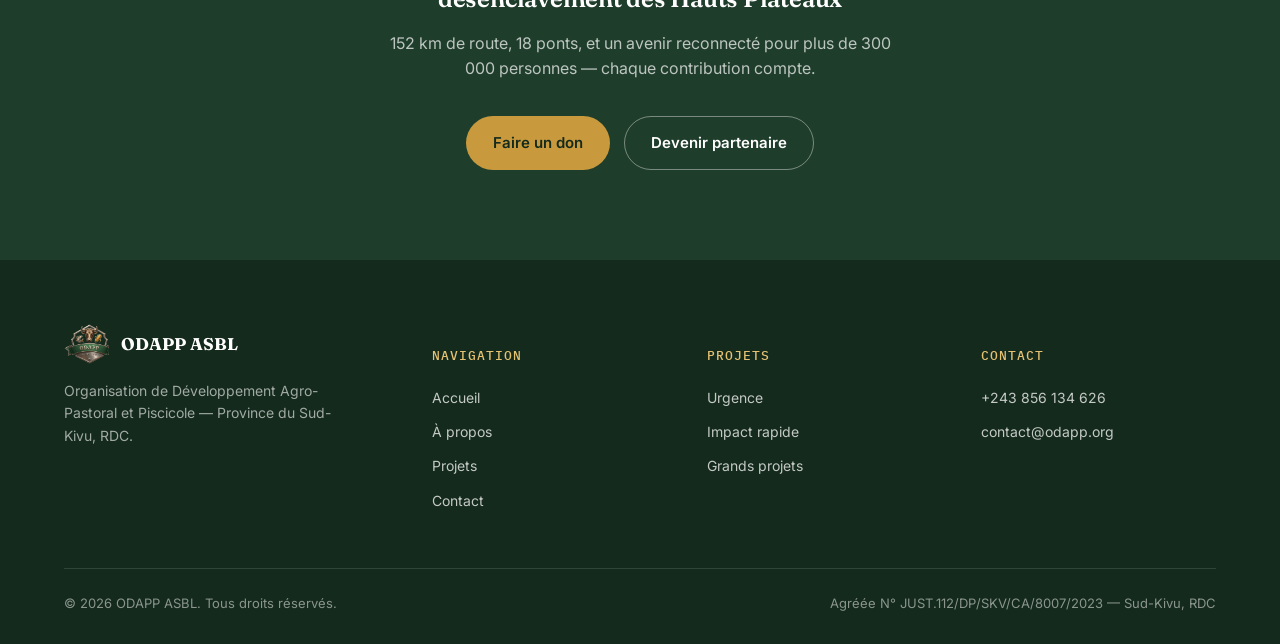
==== commit 06fb63c3: "Route Minembwe: bandeau avec photo de route, infographies affichees en entier et centrees" ====
--- a/projets/route-minembwe.html
+++ b/projets/route-minembwe.html
@@ -10,6 +10,16 @@
 <style>
   .photo-frame{ border-radius:18px; overflow:hidden; border:1px solid var(--line); }
   .photo-frame img{ width:100%; height:100%; object-fit:cover; display:block; }
+  .infographic-frame{
+    border-radius:18px; overflow:hidden; border:1px solid var(--line);
+    background: var(--white); padding: 18px; display:flex; justify-content:center;
+  }
+  .infographic-frame img{ width:100%; max-width:900px; height:auto; display:block; margin:0 auto; object-fit:contain; }
+  .page-hero.route-hero{
+    background: linear-gradient(180deg, rgba(20,42,28,0.55) 0%, rgba(20,42,28,0.82) 65%, rgba(20,42,28,0.95) 100%),
+                url('../assets/images/projets/route/banner-hero.jpg');
+    background-size: cover; background-position: center 60%;
+  }
   .impact-chip-grid{ display:grid; grid-template-columns:repeat(3,1fr); gap:14px; }
   @media (max-width:760px){ .impact-chip-grid{ grid-template-columns:1fr 1fr; } }
   .impact-chip{
@@ -43,7 +53,7 @@
   </nav>
 </header>
 
-<section class="page-hero">
+<section class="page-hero route-hero">
   <svg class="contour-bg" viewBox="0 0 1200 400" preserveAspectRatio="none" aria-hidden="true">
     <path class="contour-line" d="M-50 350 Q 200 300 350 350 T 700 320 T 1250 360" stroke-opacity="0.3"/>
   </svg>
@@ -60,8 +70,12 @@
 
 <section style="padding-top:50px;">
   <div class="section-inner">
-    <div class="photo-frame reveal" style="height:420px;">
-      <img src="../assets/images/projets/route/photo1.jpg" alt="Paysage des Hauts Plateaux de Minembwe">
+    <div class="section-head reveal" style="margin-bottom:24px; text-align:center; margin-left:auto; margin-right:auto;">
+      <div class="eyebrow" style="justify-content:center;">Le projet en chiffres</div>
+      <h2>Une infographie complète du projet</h2>
+    </div>
+    <div class="infographic-frame reveal">
+      <img src="../assets/images/projets/route/photo1.jpg" alt="Infographie : le projet de désenclavement des Hauts Plateaux de Minembwe en chiffres">
     </div>
   </div>
 </section>
@@ -86,8 +100,8 @@
         <p style="color:var(--charcoal-60); font-size:16px;">Plusieurs centaines de milliers d'habitants vivent dans une région difficilement accessible où les conflits armés ont détruit des centaines de villages, des écoles, des centres de santé et les principales infrastructures économiques.</p>
         <p style="color:var(--charcoal-60); font-size:16px;">Sans route, il n'y a ni commerce, ni investissements, ni retour durable des populations déplacées.</p>
       </div>
-      <div class="photo-frame reveal" style="height:320px;">
-        <img src="../assets/images/projets/route/photo2.jpg" alt="Voie d'accès dans les Hauts Plateaux">
+      <div class="infographic-frame reveal">
+        <img src="../assets/images/projets/route/photo2.jpg" alt="Infographie : du conflit à la prospérité, avant et après le projet">
       </div>
     </div>
   </div>
@@ -113,8 +127,12 @@
 
 <section>
   <div class="section-inner">
-    <div class="photo-frame reveal" style="height:420px;">
-      <img src="../assets/images/projets/route/photo3.jpg" alt="Zone d'intervention du projet routier">
+    <div class="section-head reveal" style="text-align:center; margin-left:auto; margin-right:auto; margin-bottom:24px;">
+      <div class="eyebrow" style="justify-content:center;">De la construction à la paix durable</div>
+      <h2>Le chemin, étape par étape</h2>
+    </div>
+    <div class="infographic-frame reveal">
+      <img src="../assets/images/projets/route/photo3.jpg" alt="Infographie : le chemin vers la paix durable et le développement">
     </div>
   </div>
 </section>
--- a/css/style.css
+++ b/css/style.css
@@ -120,15 +120,26 @@
 .nav-toggle span{ display:block; width:24px; height:2px; background:var(--forest); margin:5px 0; }
 
 @media (max-width: 860px){
+  .site-header{ position: sticky; }
   .nav-links{
-    position: fixed; inset: 68px 0 0 0; background: var(--paper);
-    flex-direction: column; align-items: stretch; padding: 20px var(--pad);
-    gap: 4px; transform: translateX(100%); transition: transform .3s ease;
+    position: absolute; top: 100%; left: 0; right: 0;
+    background: #F7F5EE; background: var(--paper);
+    opacity: 1;
+    box-shadow: 0 16px 32px rgba(33,31,27,0.18);
+    flex-direction: column; align-items: stretch; padding: 20px var(--pad) 28px;
+    gap: 4px;
+    max-height: calc(100vh - 100%);
+    overflow-y: auto;
+    -webkit-overflow-scrolling: touch;
+    transform: translateY(-8px); opacity: 0; visibility: hidden;
+    transition: transform .25s ease, opacity .25s ease, visibility 0s linear .25s;
+    z-index: 99;
   }
-  .nav-links.open{ transform: translateX(0); }
-  .nav-links a{ padding: 16px; border-bottom: 1px solid var(--line); border-radius:0; }
+  .nav-links.open{ transform: translateY(0); opacity: 1; visibility: visible; transition: transform .25s ease, opacity .25s ease; }
+  .nav-links a{ padding: 16px; border-bottom: 1px solid var(--line); border-radius:0; background: var(--paper); }
   .nav-cta{ margin: 14px 0 0; text-align:center; }
-  .nav-toggle{ display:block; }
+  .nav-toggle{ display:block; position: relative; z-index: 101; }
+  body.menu-open{ overflow: hidden; }
 }
 
 /* ---------- Buttons ---------- */
